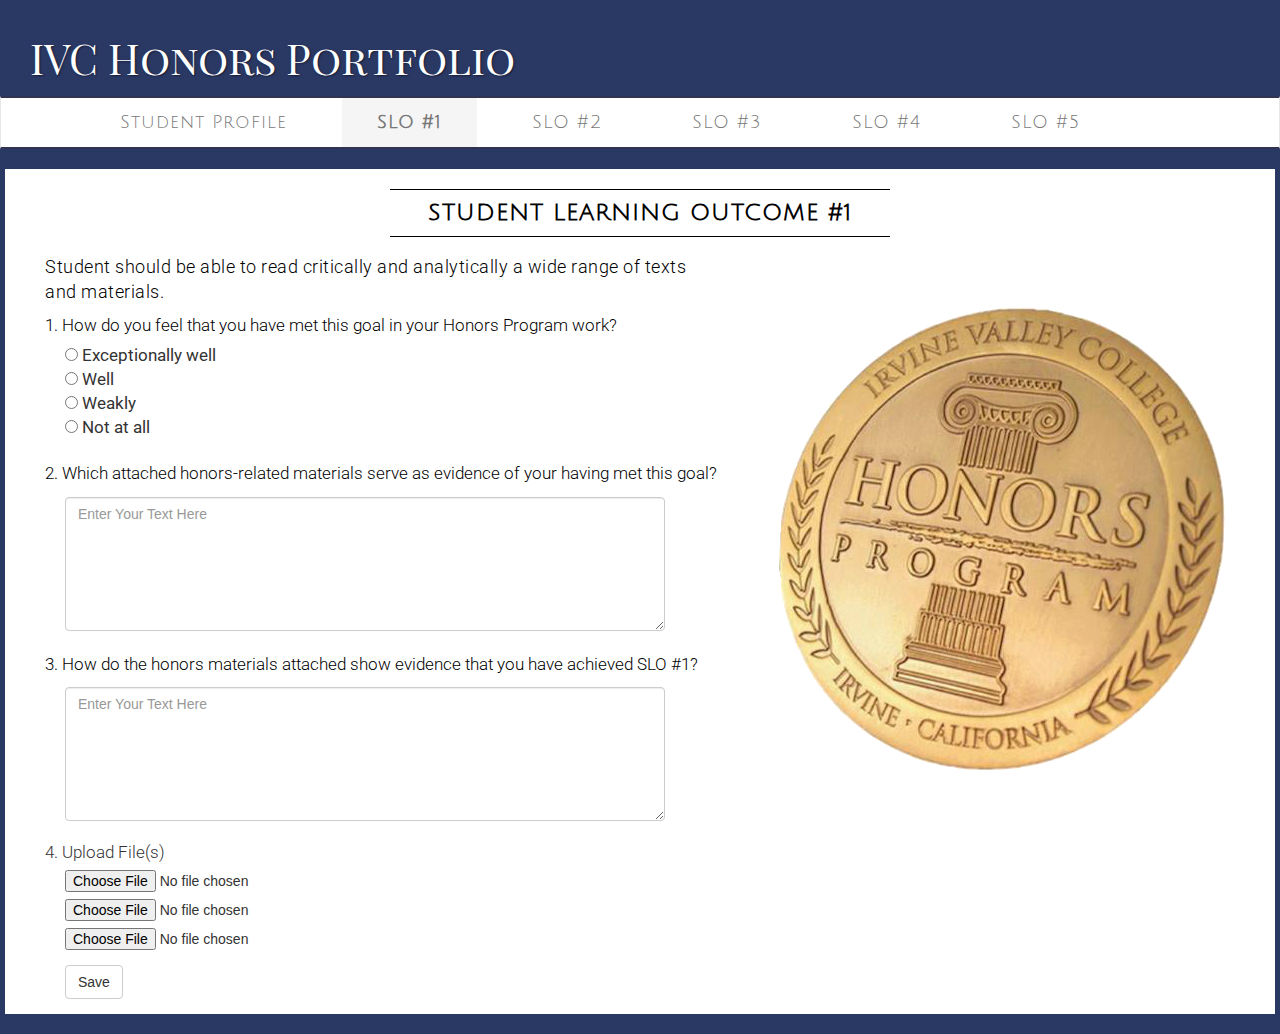
==== SLO1.html @ 1f9bc881 "IVC website as it is now" ====
<!DOCTYPE html>
    <html lang="en">

    <head>
         <meta charset="utf-8">
         <!--Allows for mobile viewing of webpages-->
         <meta name="viewport" content="width=device-width, initial-scale=1.0">
         <title>Honors Portfolio</title> 
         <!-- Linking the Bootstrap CSS to our HTML -->
         <link href="css/bootstrap.css" rel="stylesheet">
	 <link href="css/style.css" rel="stylesheet"> 
	 <link href='http://fonts.googleapis.com/css?family=Playfair+Display+SC' rel='stylesheet' type='text/css'>
	 <link href='http://fonts.googleapis.com/css?family=Roboto:300' rel='stylesheet' type='text/css'>
         <link href='http://fonts.googleapis.com/css?family=Julius+Sans+One' rel='stylesheet' type='text/css'>
    </head>

    <body>
      <div class="brand brand-shift">IVC Honors Portfolio</div>
      
  
      <!-- NAVIGATION BAR STUFF IS HERE --> 
      <nav class="navbar navbar-default" role="navigation">
        <div class="container">
            <div class="navbar-header">
                <button type="button" class="navbar-toggle" data-toggle="collapse" data-target=".navbar-ex1-collapse">
                    <span class="sr-only">Toggle navigation</span>
                    <span class="icon-bar"></span>
                    <span class="icon-bar"></span>
                    <span class="icon-bar"></span>
                </button>
                <a class="navbar-brand" href="student_profile.html">IVC HONORS PORTFOLIO</a>
            </div>
          
            <div class="collapse navbar-collapse navbar-ex1-collapse">
                <ul class="nav navbar-nav next-line">
                    <li><a href="student_profile.html">Student Profile</a>
                    </li>
                    <li class="chosen"><a href="SLO1.html">SLO  #1</a>
                    </li>
                    <li><a href="SLO2.html">SLO  #2</a>
                    </li>
                    <li><a href="SLO3.html">SLO  #3</a>
                    </li>
		    <li><a href="SLO4.html">SLO  #4</a>
                    </li>
		    <li><a href="SLO5.html">SLO  #5</a>
                    </li>
                </ul>
            </div>
        
        </div>

    </nav>
    <!-- NAVIGATION BAR STUFF ENDS HERE -->

    <!-- SEGMENTED BOX STARTS HERE -->
    <div class="row">
            <div class="box">
                <div class="col-lg-12">
                    <hr class="top-bar">
                    <h2 class="intro-text text-center">Student Learning Outcome #1
                    </h2>
                    <hr class="bot-bar">
		    <img class="img-responsive img-border img-right slo-img" src="img/honors_medalion.png" alt="">
		    <h3 class="slo-text text-left first-line">Student should be able to read critically and 
				analytically a wide range of texts 
		    </h3>

		    <h3 class="slo-text text-left second-line">and materials.
		    </h3>
		
		    <form>
			<p class="p-fonts">1. How do you feel that you have met this goal in your Honors Program work?</p>
			<div class="radio-border">
			   <input type="radio" name="SLO11" id="SLO11" value="Exceptionally_Well"> Exceptionally well<br>
			   <input type="radio" name="SLO11" id="SLO11" value="Well"> Well<br>
			   <input type="radio" name="SLO11" id="SLO11" value="Weakly"> Weakly<br>
			   <input type="radio" name="SLO11" id="SLO11" value="Not_At_All"> Not at all<br>
			</div>
		    </form>

		    <form>
			<p class="p-fonts">2. Which attached honors-related materials serve as evidence of your having met this goal?</p>
			<div class="slo-textbox-size">
			   <textarea class="form-control" rows="6" id="SLO12" placeholder="Enter Your Text Here"></textarea>
			</div>
		    </form>

		    <form>
			<p class="p-fonts">3. How do the honors materials attached show evidence that you have achieved SLO #1?</p>
			<div class="slo-textbox-size">
			   <textarea class="form-control" rows="6" id="SLO13" placeholder="Enter Your Text Here"></textarea>
			</div>
		    </form>

		    <form>
		       <div class="form-group">
    			  <label class="p-fonts">4. Upload File(s)</label>
    			  <input type="file" class="slo-btn slo-file-upload" id="SLO141">
    			  <input type="file" class="slo-btn slo-file-upload" id="SLO142">
    			  <input type="file" class="slo-btn slo-file-upload" id="SLO143">
  		       </div>
		    </form>

		    <form>
			<div class="form-group">
			   <button type="submit" class="btn btn-default slo-btn">Save</button>
			</div>
		    </form>

                </div>
            </div>
        </div>
        <!-- SEGMENTED BOX ENDS HERE -->


       <script src="js/jquery-1.10.2.js"></script>
       <script src="js/bootstrap.js"></script>
    </body>
</html>
---- css/style.css ----
/* MOBILE STUFF GOES HERE */

body {
  background: rgba(19,34,83,0.9);
  -webkit-background-size: cover;
  -moz-background-size: cover;
  -o-background-size: cover;
  background-size: cover;
}

h1, h2, h4, h5, h6 {
  text-transform: uppercase;
  letter-spacing: 1px;
  color: #000000;
  margin-top: 10px;
  margin-bottom: 10px;
}

h3 {
  letter-spacing: 1px;
  font-weight: 1000;
  color: #000000;
}

p {
  line-height: 1.6;
  color: #000;
  margin-top: 10px;
  margin-bottom: 5px;
}

hr {
  border-color: #000000;
  max-width: 500px;
}

.profile-bars {
  max-width: 400px;
}

.top-bar {
  margin-bottom: 0px;
}

.bot-bar {
  margin-top: 0px;
}

label {
  font-family: 'Roboto', sans-serif;
  font-size: 1.2em;
  font-weight: 300;
}

form {
  margin-left: 25px;
}

/* NAVBAR STUFF GOES HERE */
.brand{
  display: none;
}


.navbar-brand {
  font-family:  'Playfair Display SC', serif;
  letter-spacing: 1px;
  font-size: 1em;
  color:#ffffff;
}

.navbar-nav {
  font-family: 'Julius Sans One', sans-serif;
  float: center;
  letter-spacing: 1px;
  font-weight: 550;
  background: #ffffff;
  color:#000000;
}

.navbar-default {
  background: #ffffff;
}

.brand-name {
  font-weight: 700;
  font-size: 1.5em;
  text-transform: capitalize;
  letter-spacing: normal;
  background:#ffffff;
}
/* NAV BAR STUFF ENDS HERE */


/* SEGMENTED BOX FOR THE FORM STARTS HERE */
.row {
  margin-right: 0px;
  margin-left: 0px;
}

.box {
  background: #ffffff;
  margin-bottom: 20px;
  margin-right: 5px;
  margin-left: 5px;
}

.intro-text {
  font-family: 'Julius Sans One', sans-serif;
  font-weight: bold;
  text-transform: uppercase;
  letter-spacing: 1px;
  font-size: 1.675em;
  color:#000000;
}

.slo-text {
  font-family: 'Roboto', sans-serif;
  letter-spacing: .5px;
  font-size: 1.3em;
  font-weight: 300;
  color:#000000;
  margin-left: 25px;
}

.first-line {
  margin-bottom: 5px;
}

.second-line {
  margin-top: 0px;
}

.img-full {
  max-width: 100%;
  height: auto;
}

.img-responsive {
  max-width: 60%;
}

.img-border {
  float: none;
  margin: 0 auto 0;
  border: none;
}

.img-right {
  float: none;
  margin: 0 auto 0;
}

.radio-border {
  font-family: 'Roboto', sans-serif;
  margin: 4px 20px 20px;
  font-size: 1.2em;
}

.slo-textbox-size {
  max-width: 600px;
  margin-left: 20px;
  margin-bottom: 20px;
  margin-top: 10px;
}

.p-fonts {
  font-family: 'Roboto', sans-serif;
  font-weight: 300;
  font-size: 1.2em;
}

.slo-btn {
  margin-left:20px;
}

.slo-file-upload {
  margin-bottom: 7px;
}
/* SEGMENTED BOX FOR THE FORM ENDS HERE */

/* MOBILE STUFF ENDS HERE */


/* WEB STUFF STARTS HERE */
@media screen and (min-width: 768px) {

.brand {
  display: inherit;
  font-family:  'Playfair Display SC', serif;
  font-size: 3em;
  line-height: normal;
  text-align: left;
  text-transform: capitalize;
  margin: 0;
  padding: 30px 0 10px;
  color: #fff;
  text-shadow: 1px 1px 2px rgba(0, 0, 0, 0.5);
}

.brand-shift {
  margin-left: 30px;
}

/* NAVBAR STUFF STARTS HERE */
.navbar {
  border-radius: 0;
}

.navbar-header {
  display: none;
}

.navbar {
  min-height: 0;
}

.navbar-default {
  background: #ffffff;
  border-top: 2px solid #323251;
  border-bottom: 2px solid #323251;
}

.nav>li>a {
  padding: 15px;
}

.navbar-nav>li>a {
  line-height: normal;
}

.navbar-nav>li {
  margin-left: 0px;
  margin-right: 20px;
  padding-right: 20px;
  padding-left: 20px;
}

.navbar-nav {
  float: center;
  margin: 0 auto;
  display: table;
  table-layout: fixed;
  font-size: 1.25em;
  letter-spacing: 1px;
  color: #ffffff;
}

.next-line {
  float: center;
}

.chosen{
  font-weight: bold;
  background: #f5f5f5;
}

/* NAVBAR STUFF ENDS HERE */

/* IMAGE STUFF STARTS HERE */
.img-right {
  float: right;
  margin-top: 30px;
  margin-right: 60px;
  margin-bottom: 30px;
  border:none;
}

.slo-img {
  max-width: 40%;
  margin-right: 35px;
  margin-top: 50px;
  margin-bottom: 50px;
}

.profile-img {
  margin-top: 15px;
}
/* IMAGE STUFF ENDS HERE */

.textbox-size {
  width: 600px;
}

.student-profile-form {
  margin-left: 50px;
}

}
/* WEB STUFF ENDS HERE */


@media screen and (min-width: 1200px) {
    .box:after {
        content: '';
        display: table;
        clear: both;
    }
}
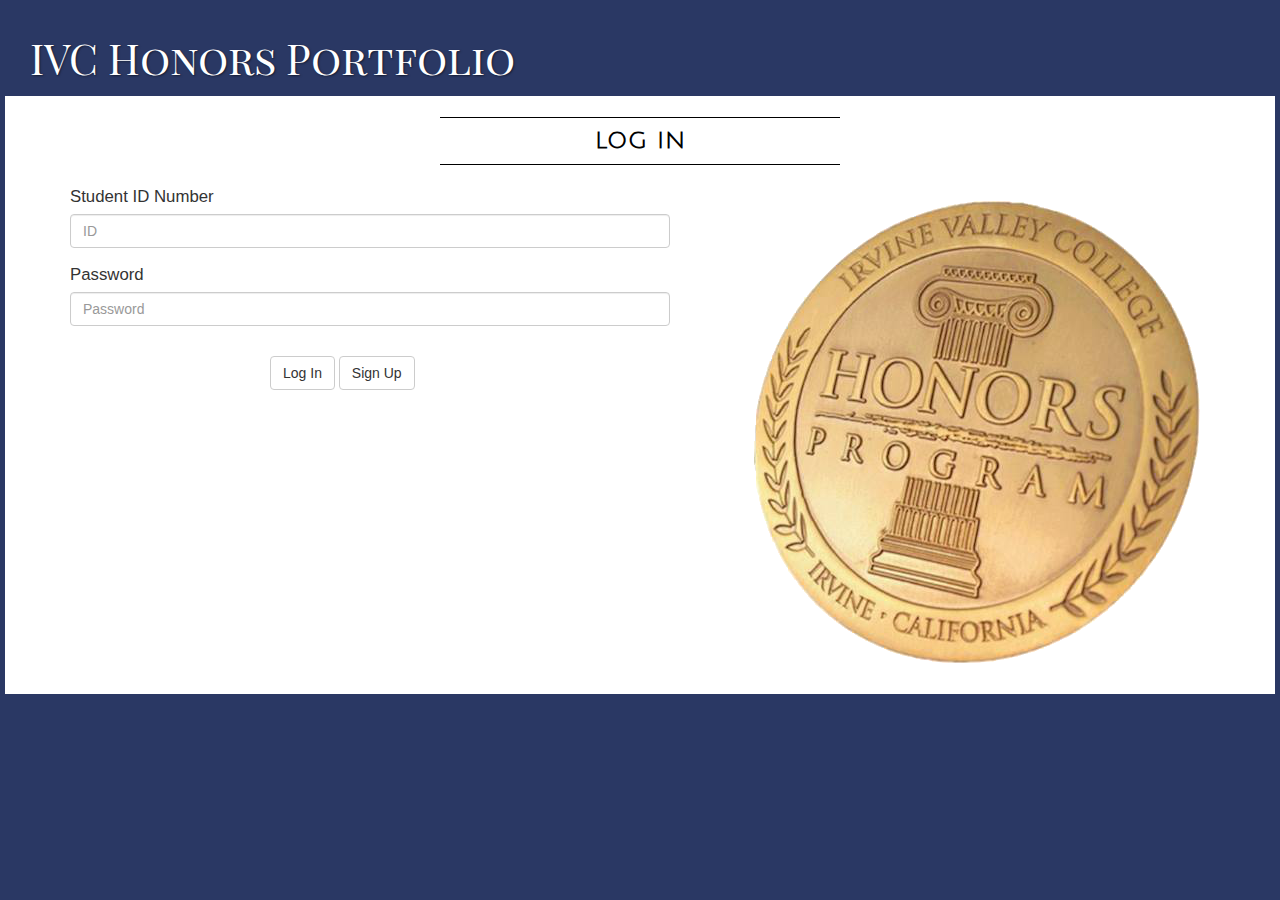
==== commit 83817a74: "more modified and updated files" ====
--- a/SLO1.html
+++ b/SLO1.html
@@ -2,6 +2,7 @@
     <html lang="en">
 
     <head>
+	 <script src="js/parse-1.2.19.min.js"></script>
          <meta charset="utf-8">
          <!--Allows for mobile viewing of webpages-->
          <meta name="viewport" content="width=device-width, initial-scale=1.0">
@@ -14,8 +15,13 @@
          <link href='http://fonts.googleapis.com/css?family=Julius+Sans+One' rel='stylesheet' type='text/css'>
     </head>
 
-    <body>
-      <div class="brand brand-shift">IVC Honors Portfolio</div>
+    <body onload = "userCheck()">
+      <div class="brand brand-shift">IVC Honors Portfolio
+          <button type="button" class="btn btn-default logout-btn" 
+		onclick="settingsPage()" id="settings">Settings</button>
+          <button type="button" class="btn btn-default" onclick="logMeOut()" 
+		id="logOut">Log Out</button>
+      </div>
       
   
       <!-- NAVIGATION BAR STUFF IS HERE --> 
@@ -45,6 +51,7 @@
                     </li>
 		    <li><a href="SLO5.html">SLO  #5</a>
                     </li>
+		  <!--  <li class="mobile-back"><a href="#" onClick=logMeOut()>Back</a> -->
                 </ul>
             </div>
         
@@ -104,7 +111,7 @@
 
 		    <form>
 			<div class="form-group">
-			   <button type="submit" class="btn btn-default slo-btn">Save</button>
+			   <button type="button" class="btn btn-default slo-btn mobile-save">Save</button>
 			</div>
 		    </form>
 
@@ -116,5 +123,6 @@
 
        <script src="js/jquery-1.10.2.js"></script>
        <script src="js/bootstrap.js"></script>
+       <script src="js/allpagesscript.js"></script>
     </body>
 </html>--- a/css/style.css
+++ b/css/style.css
@@ -52,13 +52,22 @@
   font-weight: 300;
 }
 
-form {
-  margin-left: 25px;
-}
-
 /* NAVBAR STUFF GOES HERE */
 .brand{
   display: none;
+}
+
+.login-brand{
+  display: inherit;
+  font-family:  'Playfair Display SC', serif;
+  font-size: 2em;
+  line-height: normal;
+  text-align: left;
+  text-transform: capitalize;
+  margin: 0;
+  padding: 10px 19px 10px;
+  color: #fff;
+  text-shadow: 1px 1px 2px rgba(0, 0, 0, 0.5);
 }
 
 
@@ -103,6 +112,8 @@
   margin-bottom: 20px;
   margin-right: 5px;
   margin-left: 5px;
+  padding-top: 1px;
+  padding-bottom: 1px;
 }
 
 .intro-text {
@@ -120,7 +131,7 @@
   font-size: 1.3em;
   font-weight: 300;
   color:#000000;
-  margin-left: 25px;
+  margin-left: 15px;
 }
 
 .first-line {
@@ -154,12 +165,12 @@
 .radio-border {
   font-family: 'Roboto', sans-serif;
   margin: 4px 20px 20px;
+  margin-left: 10px;
   font-size: 1.2em;
 }
 
 .slo-textbox-size {
   max-width: 600px;
-  margin-left: 20px;
   margin-bottom: 20px;
   margin-top: 10px;
 }
@@ -170,13 +181,34 @@
   font-size: 1.2em;
 }
 
-.slo-btn {
-  margin-left:20px;
-}
-
 .slo-file-upload {
   margin-bottom: 7px;
 }
+
+.login-form {
+  margin-left: 80px;
+}
+
+.signup-form {
+  margin-left: 100px;
+}
+
+.mobile-save {
+  margin-left: 120px;
+}
+
+.settings-change-btn {
+  margin-top: 10px;
+  margin-left: 80px;
+}
+
+.settings-pg-item {
+  display: none;
+}
+
+.settings-bot-btn {
+  margin-left: 95px;
+}
 /* SEGMENTED BOX FOR THE FORM ENDS HERE */
 
 /* MOBILE STUFF ENDS HERE */
@@ -184,6 +216,10 @@
 
 /* WEB STUFF STARTS HERE */
 @media screen and (min-width: 768px) {
+
+form {
+  margin-left: 25px;
+}
 
 .brand {
   display: inherit;
@@ -198,11 +234,21 @@
   text-shadow: 1px 1px 2px rgba(0, 0, 0, 0.5);
 }
 
+.login-brand{
+  padding: 30px 0 10px;
+  font-size: 3em;
+}
+
 .brand-shift {
   margin-left: 30px;
 }
 
 /* NAVBAR STUFF STARTS HERE */
+/*
+.nav > li {
+  display:none;
+}
+*/
 .navbar {
   border-radius: 0;
 }
@@ -253,6 +299,14 @@
 .chosen{
   font-weight: bold;
   background: #f5f5f5;
+}
+
+.signup-nav {
+  display: none;
+}
+
+.mobile-back {
+  display: none;
 }
 
 /* NAVBAR STUFF ENDS HERE */
@@ -282,8 +336,53 @@
   width: 600px;
 }
 
+.slo-textbox-size {
+  margin-left: 20px;
+}
+
 .student-profile-form {
   margin-left: 50px;
+}
+
+.login-form {
+  margin-left: 200px;
+  margin-top: 30px;
+}
+
+.logout-btn {
+  margin-left: 620px;
+}
+
+.sign-up-back-btn {
+  margin-left: 720px;
+}
+
+.settings-logout-btn {
+  margin-left: 720px;
+}
+
+.slo-btn {
+  margin-left:20px;
+}
+
+.slo-text {
+  margin-left: 25px;
+}
+
+.radio-border {
+  margin-left: 20px;
+}
+
+.mobile-save {
+  margin-left: 250px;
+}
+
+.settings-change-btn {
+  margin-left: 210px;
+}
+
+.settings-bot-btn {
+  margin-left: 240px;
 }
 
 }
